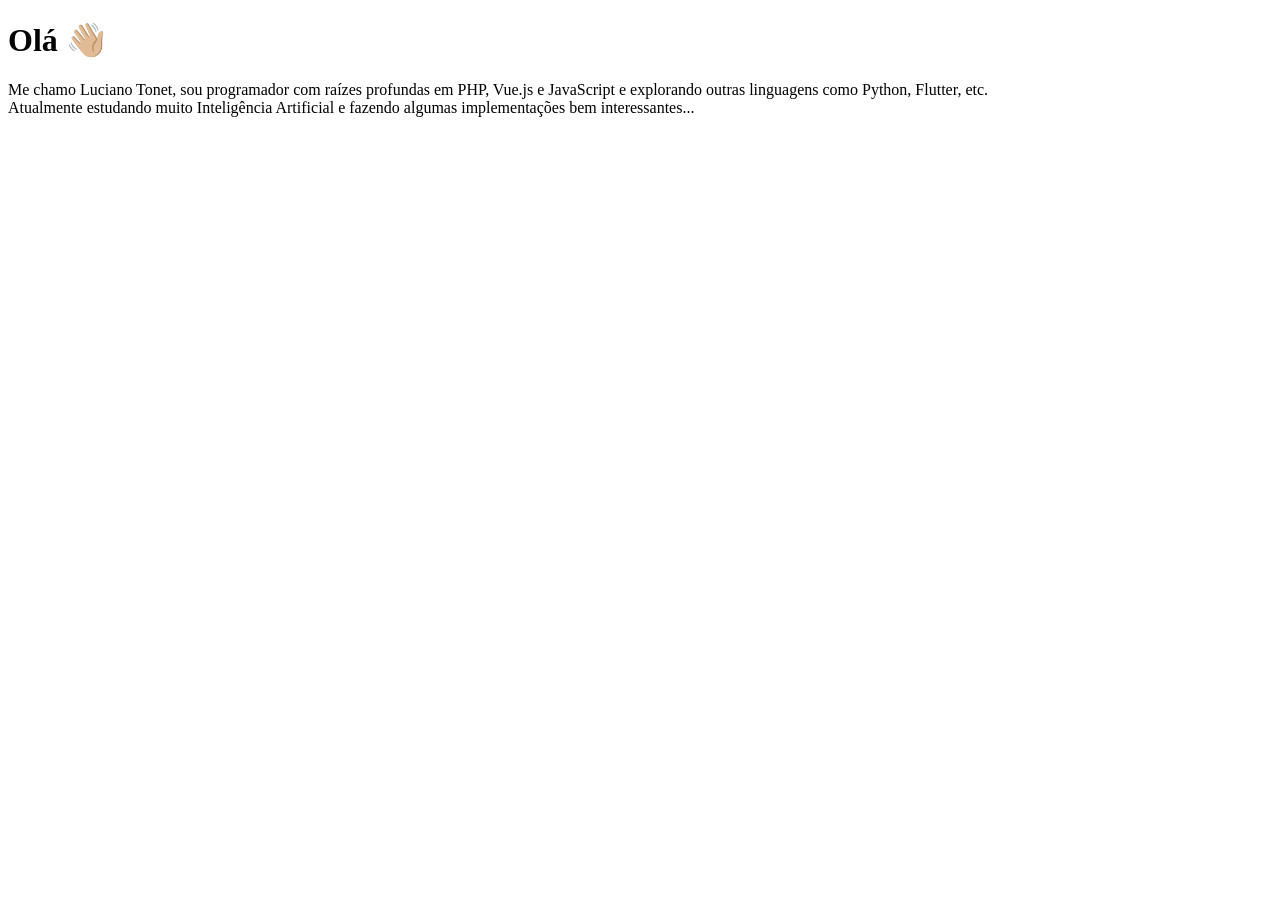
==== index.html @ 9c0c3295 "Add initial HTML structure with personal introduction" ====
<!DOCTYPE html>
<html>
<body>
  <h1>Olá 👋🏼</h1>
  <p>Me chamo Luciano Tonet, sou programador com raízes profundas em PHP, Vue.js e JavaScript e explorando outras linguagens como Python, Flutter, etc. 
    <br>
    Atualmente estudando muito Inteligência Artificial e fazendo algumas implementações bem interessantes...</p>
</body>
</html>
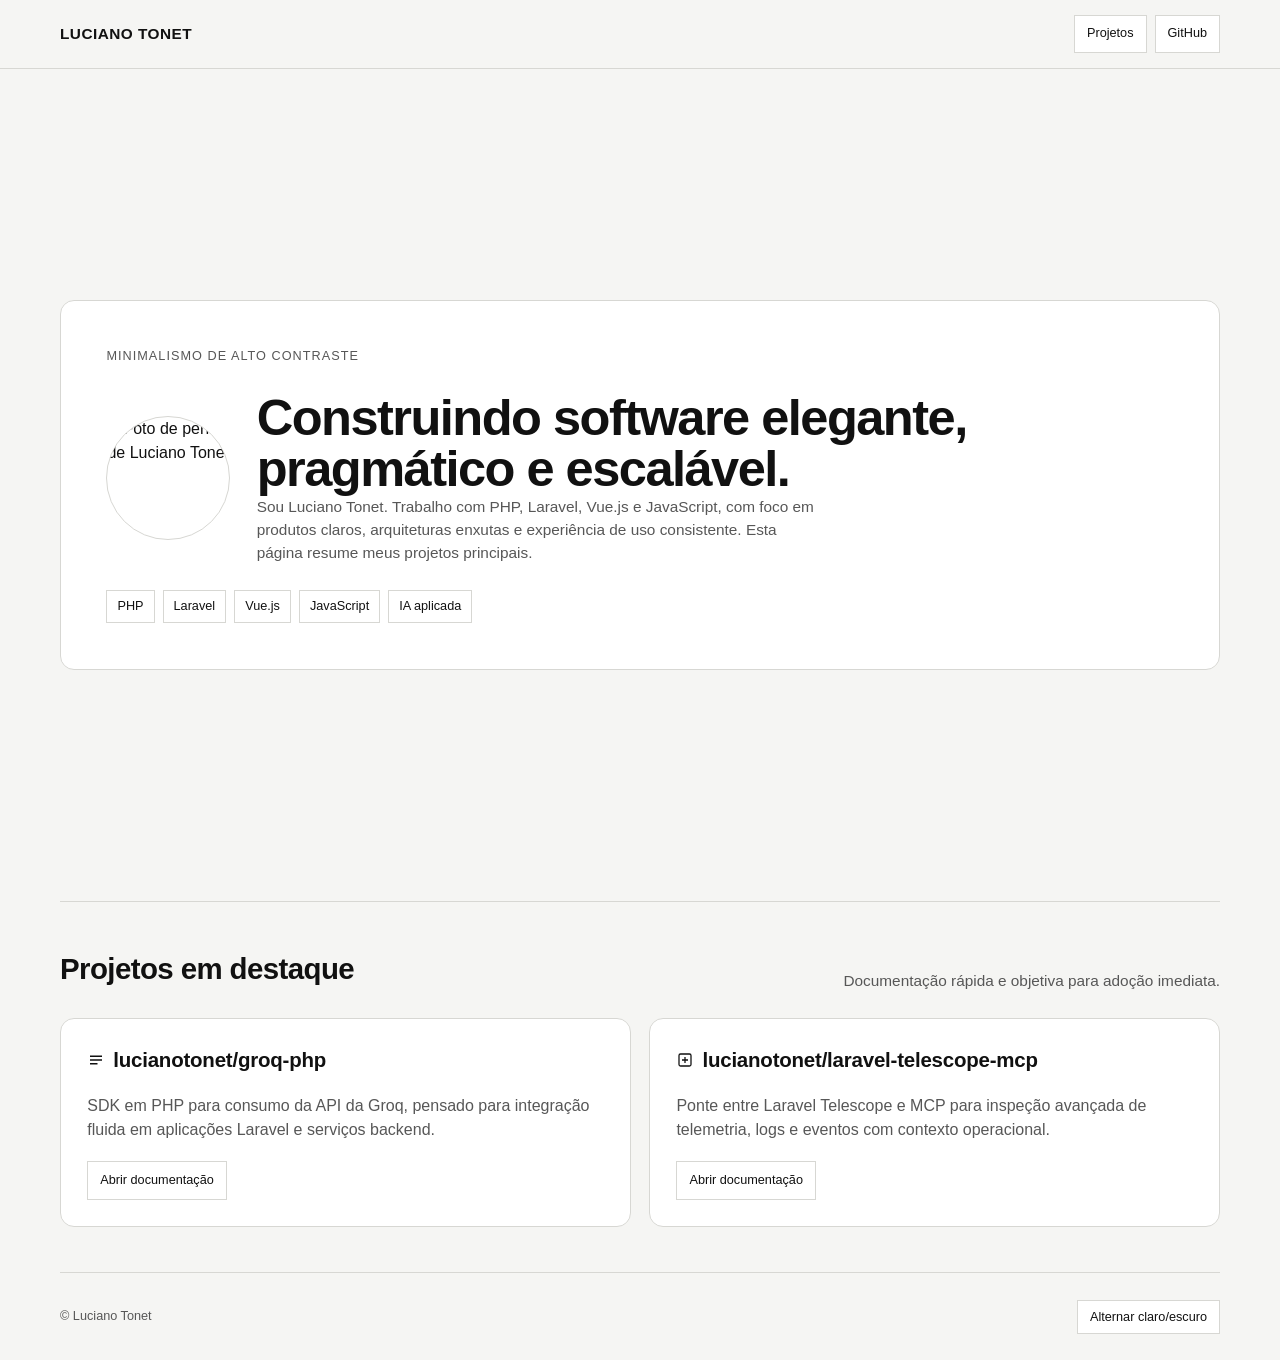
==== commit 43f38064: "feat: elevate site with fullscreen premium minimal design system" ====
--- a/index.html
+++ b/index.html
@@ -1,9 +1,80 @@
 <!DOCTYPE html>
-<html>
-<body>
-  <h1>Olá 👋🏼</h1>
-  <p>Me chamo Luciano Tonet, sou programador com raízes profundas em PHP, Vue.js e JavaScript e explorando outras linguagens como Python, Flutter, etc. 
-    <br>
-    Atualmente estudando muito Inteligência Artificial e fazendo algumas implementações bem interessantes...</p>
-</body>
+<html lang="pt-BR" data-theme="light">
+  <head>
+    <meta charset="UTF-8" />
+    <meta name="viewport" content="width=device-width, initial-scale=1.0" />
+    <title>Luciano Tonet • Engenharia de Software</title>
+    <meta name="description" content="Website pessoal de Luciano Tonet com foco nos projetos groq-php e laravel-telescope-mcp." />
+    <link rel="stylesheet" href="assets/styles.css" />
+  </head>
+  <body>
+    <header class="nav">
+      <div class="site nav-inner">
+        <strong class="brand">Luciano Tonet</strong>
+        <nav class="nav-links" aria-label="Navegação principal">
+          <a class="pill" href="#projetos">Projetos</a>
+          <a class="pill" href="https://github.com/Lucianotonet" target="_blank" rel="noopener noreferrer">GitHub</a>
+        </nav>
+      </div>
+    </header>
+
+    <main class="site">
+      <section class="hero" aria-label="Introdução">
+        <article class="hero-card" data-animate="1">
+          <span class="kicker">minimalismo de alto contraste</span>
+          <div class="profile">
+            <img class="avatar" src="https://github.com/Lucianotonet.png" alt="Foto de perfil de Luciano Tonet" />
+            <div>
+              <h1>Construindo software elegante, pragmático e escalável.</h1>
+              <p class="lead">
+                Sou Luciano Tonet. Trabalho com PHP, Laravel, Vue.js e JavaScript, com foco em produtos claros,
+                arquiteturas enxutas e experiência de uso consistente. Esta página resume meus projetos principais.
+              </p>
+            </div>
+          </div>
+          <div class="chips" aria-label="Stack principal">
+            <span class="chip">PHP</span>
+            <span class="chip">Laravel</span>
+            <span class="chip">Vue.js</span>
+            <span class="chip">JavaScript</span>
+            <span class="chip">IA aplicada</span>
+          </div>
+        </article>
+      </section>
+
+      <section id="projetos" class="section" aria-label="Projetos principais">
+        <div class="section-head" data-animate="2">
+          <h2>Projetos em destaque</h2>
+          <p class="lead">Documentação rápida e objetiva para adoção imediata.</p>
+        </div>
+
+        <div class="grid">
+          <article class="card" data-animate="2">
+            <div class="iconline">
+              <svg class="icon" viewBox="0 0 24 24" aria-hidden="true"><path d="M4 7h16M4 12h16M4 17h10"/></svg>
+              <h3>lucianotonet/groq-php</h3>
+            </div>
+            <p>SDK em PHP para consumo da API da Groq, pensado para integração fluida em aplicações Laravel e serviços backend.</p>
+            <a class="button" href="projects/groq-php.html">Abrir documentação</a>
+          </article>
+
+          <article class="card" data-animate="3">
+            <div class="iconline">
+              <svg class="icon" viewBox="0 0 24 24" aria-hidden="true"><rect x="4" y="4" width="16" height="16" rx="2"/><path d="M8 12h8M12 8v8"/></svg>
+              <h3>lucianotonet/laravel-telescope-mcp</h3>
+            </div>
+            <p>Ponte entre Laravel Telescope e MCP para inspeção avançada de telemetria, logs e eventos com contexto operacional.</p>
+            <a class="button" href="projects/laravel-telescope-mcp.html">Abrir documentação</a>
+          </article>
+        </div>
+      </section>
+
+      <footer class="footer">
+        <span>© Luciano Tonet</span>
+        <button class="button toggle" type="button" data-theme-toggle>Alternar claro/escuro</button>
+      </footer>
+    </main>
+
+    <script src="assets/theme.js"></script>
+  </body>
 </html>
--- a/assets/styles.css
+++ b/assets/styles.css
@@ -0,0 +1,221 @@
+:root {
+  --bg: #f5f5f3;
+  --surface: #ffffff;
+  --surface-2: #f0f0ee;
+  --text: #111111;
+  --muted: #575757;
+  --line: #d7d7d3;
+  --accent: #111111;
+
+  --s-1: clamp(0.76rem, 0.73rem + 0.08vw, 0.82rem);
+  --s0: clamp(0.9rem, 0.84rem + 0.15vw, 1rem);
+  --s1: clamp(1.1rem, 1rem + 0.35vw, 1.33rem);
+  --s2: clamp(1.45rem, 1.2rem + 0.8vw, 1.9rem);
+  --s3: clamp(2rem, 1.4rem + 2.2vw, 3.4rem);
+
+  --space-1: clamp(0.6rem, 0.5rem + 0.3vw, 0.85rem);
+  --space-2: clamp(0.9rem, 0.75rem + 0.5vw, 1.25rem);
+  --space-3: clamp(1.3rem, 1rem + 0.8vw, 1.8rem);
+  --space-4: clamp(2rem, 1.4rem + 1.8vw, 3rem);
+
+  --radius: 14px;
+  --ease: 220ms cubic-bezier(0.2, 0.65, 0.2, 1);
+}
+
+html[data-theme="dark"] {
+  --bg: #0c0c0c;
+  --surface: #141414;
+  --surface-2: #1b1b1b;
+  --text: #f6f6f6;
+  --muted: #b6b6b6;
+  --line: #353535;
+  --accent: #ffffff;
+}
+
+* { box-sizing: border-box; }
+html, body { margin: 0; }
+body {
+  font-family: "Inter", "Avenir Next", "Segoe UI", sans-serif;
+  background: var(--bg);
+  color: var(--text);
+  line-height: 1.5;
+  transition: background var(--ease), color var(--ease);
+}
+
+a { color: inherit; }
+
+.site {
+  width: min(1160px, 94vw);
+  margin-inline: auto;
+}
+
+.nav {
+  position: sticky;
+  top: 0;
+  z-index: 20;
+  backdrop-filter: blur(8px);
+  background: color-mix(in oklab, var(--bg) 88%, transparent);
+  border-bottom: 1px solid var(--line);
+}
+
+.nav-inner {
+  min-height: 68px;
+  display: flex;
+  align-items: center;
+  justify-content: space-between;
+  gap: var(--space-2);
+}
+
+.brand {
+  font-size: var(--s0);
+  font-weight: 700;
+  letter-spacing: 0.03em;
+  text-transform: uppercase;
+}
+
+.nav-links {
+  display: flex;
+  flex-wrap: wrap;
+  gap: 8px;
+}
+
+.pill, .button, .chip {
+  border: 1px solid var(--line);
+  background: var(--surface);
+  transition: transform var(--ease), background var(--ease), border-color var(--ease);
+}
+
+.pill {
+  text-decoration: none;
+  padding: 8px 12px;
+  font-size: var(--s-1);
+}
+
+.hero {
+  min-height: calc(100svh - 68px);
+  display: grid;
+  align-content: center;
+  padding-block: var(--space-4);
+  gap: var(--space-3);
+}
+
+.hero-card {
+  background: var(--surface);
+  border: 1px solid var(--line);
+  border-radius: var(--radius);
+  padding: var(--space-4);
+  display: grid;
+  gap: var(--space-3);
+}
+
+.profile {
+  display: grid;
+  grid-template-columns: auto 1fr;
+  gap: var(--space-3);
+  align-items: center;
+}
+
+.avatar {
+  width: clamp(88px, 10vw, 124px);
+  height: clamp(88px, 10vw, 124px);
+  border-radius: 50%;
+  object-fit: cover;
+  border: 1px solid var(--line);
+}
+
+.kicker { font-size: var(--s-1); text-transform: uppercase; letter-spacing: 0.08em; color: var(--muted); }
+
+h1 {
+  font-size: var(--s3);
+  line-height: 1.02;
+  margin: 0;
+  letter-spacing: -0.03em;
+}
+
+.lead { margin: 0; color: var(--muted); max-width: 66ch; font-size: var(--s0); }
+
+.chips { display: flex; flex-wrap: wrap; gap: 8px; }
+.chip { padding: 6px 10px; font-size: var(--s-1); }
+
+.section {
+  padding-block: var(--space-4);
+  border-top: 1px solid var(--line);
+}
+
+.section-head {
+  display: flex;
+  justify-content: space-between;
+  align-items: end;
+  gap: var(--space-2);
+  margin-bottom: var(--space-3);
+}
+
+h2 { margin: 0; font-size: var(--s2); letter-spacing: -0.02em; }
+
+.grid {
+  display: grid;
+  grid-template-columns: repeat(12, 1fr);
+  gap: var(--space-2);
+}
+
+.card {
+  grid-column: span 6;
+  background: var(--surface);
+  border: 1px solid var(--line);
+  border-radius: var(--radius);
+  padding: var(--space-3);
+  display: grid;
+  gap: var(--space-2);
+}
+
+.card h3 { margin: 0; font-size: var(--s1); letter-spacing: -0.01em; }
+.card p { margin: 0; color: var(--muted); }
+
+.iconline { display: inline-flex; align-items: center; gap: 8px; }
+.icon { width: 18px; height: 18px; stroke: currentColor; fill: none; stroke-width: 1.7; }
+
+.button {
+  text-decoration: none;
+  width: fit-content;
+  padding: 9px 12px;
+  font-size: var(--s-1);
+}
+
+.footer {
+  border-top: 1px solid var(--line);
+  padding-block: var(--space-3);
+  display: flex;
+  justify-content: space-between;
+  align-items: center;
+  gap: var(--space-2);
+  font-size: var(--s-1);
+  color: var(--muted);
+}
+
+.toggle {
+  cursor: pointer;
+  color: var(--text);
+}
+
+[data-animate] {
+  opacity: 0;
+  transform: translateY(10px);
+  animation: rise 500ms var(--ease) forwards;
+}
+[data-animate="2"] { animation-delay: 80ms; }
+[data-animate="3"] { animation-delay: 160ms; }
+
+.pill:hover, .button:hover, .toggle:hover, .card:hover {
+  transform: translateY(-2px);
+  border-color: color-mix(in oklab, var(--text) 30%, var(--line));
+}
+
+@keyframes rise {
+  to { opacity: 1; transform: translateY(0); }
+}
+
+@media (max-width: 860px) {
+  .profile { grid-template-columns: 1fr; }
+  .card { grid-column: span 12; }
+  .section-head { align-items: start; flex-direction: column; }
+}
